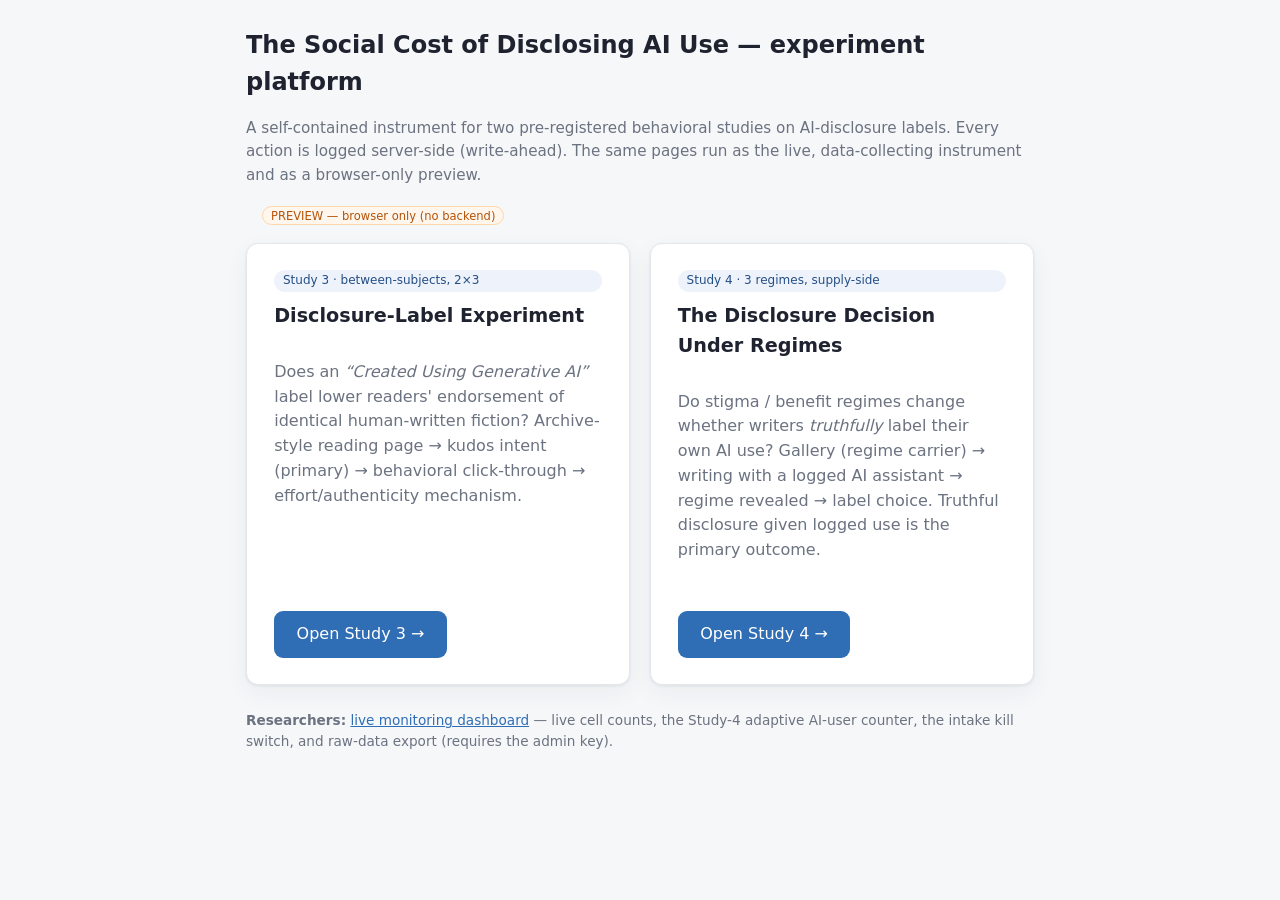
==== web/index.html @ 00bd0689 "Experiment platform (Studies 3 and 4) — anonymized artifact for double-blind review" ====
<!doctype html>
<html lang="en">
<head>
  <meta charset="utf-8">
  <meta name="viewport" content="width=device-width, initial-scale=1">
  <title>NHB Disclosure Experiments — platform</title>
  <link rel="stylesheet" href="shared/css/app.css">
  <style>
    .hero{max-width:820px;margin:3vh auto 1rem;padding:0 1rem}
    .studies{display:grid;grid-template-columns:1fr 1fr;gap:1.2rem;max-width:820px;margin:0 auto;padding:0 1rem}
    @media(max-width:680px){.studies{grid-template-columns:1fr}}
    .scard{display:block;text-decoration:none;color:inherit}
    .scard .card{height:100%;display:flex;flex-direction:column;transition:.15s,box-shadow .15s}
    .scard .card:hover{border-color:var(--accent);transform:translateY(-3px);box-shadow:0 10px 30px rgba(20,30,60,.12)}
    .scard .card p:last-child{margin-top:auto;margin-bottom:0;padding-top:.8rem}
    .scard h2{margin-top:.1rem}
    .stag{font-size:.75rem;color:var(--accent-d);background:#eef3fb;border-radius:999px;padding:.1rem .55rem;display:inline-block;margin-bottom:.5rem}
    .foot{max-width:820px;margin:1.6rem auto;padding:0 1rem;font-size:.85rem;color:var(--muted)}
    .modeline{max-width:820px;margin:.4rem auto 0;padding:0 1rem}
  </style>
</head>
<body>
  <div class="hero">
    <h1 style="margin-bottom:.3rem">The Social Cost of Disclosing AI Use — experiment platform</h1>
    <p class="lead">A self-contained instrument for two pre-registered behavioral studies on AI-disclosure
      labels. Every action is logged server-side (write-ahead). The same pages run as the live,
      data-collecting instrument and as a browser-only preview.</p>
    <div class="modeline"><span id="modeflag" class="modeflag">checking…</span>
      <span class="muted" id="ver" style="font-size:.8rem"></span></div>
  </div>

  <div class="studies">
    <a class="scard" href="study3/">
      <div class="card">
        <span class="stag">Study 3 · between-subjects, 2×3</span>
        <h2>Disclosure-Label Experiment</h2>
        <p class="muted">Does an <em>“Created Using Generative AI”</em> label lower readers' endorsement of
          identical human-written fiction? Archive-style reading page → kudos intent (primary) →
          behavioral click-through → effort/authenticity mechanism.</p>
        <p><span class="btn">Open Study 3 →</span></p>
      </div>
    </a>
    <a class="scard" href="study4/">
      <div class="card">
        <span class="stag">Study 4 · 3 regimes, supply-side</span>
        <h2>The Disclosure Decision Under Regimes</h2>
        <p class="muted">Do stigma / benefit regimes change whether writers <em>truthfully</em> label their
          own AI use? Gallery (regime carrier) → writing with a logged AI assistant → regime revealed →
          label choice. Truthful disclosure given logged use is the primary outcome.</p>
        <p><span class="btn">Open Study 4 →</span></p>
      </div>
    </a>
  </div>

  <div class="foot">
    <p><strong>Researchers:</strong> <a href="admin">live monitoring dashboard</a>
      — live cell counts, the Study-4 adaptive AI-user counter, the intake kill switch, and raw-data
      export (requires the admin key).</p>
  </div>

  <script>
    fetch('api/health').then(r => r.json()).then(h => {
      const f = document.getElementById('modeflag');
      f.textContent = 'LIVE — server logging'; f.className = 'modeflag server';
      document.getElementById('ver').textContent =
        ' platform ' + h.platform_version + ' · assistant: ' + (h.llm_model || h.llm_provider);
    }).catch(() => {
      const f = document.getElementById('modeflag');
      f.textContent = 'PREVIEW — browser only (no backend)'; f.className = 'modeflag preview';
    });
  </script>
</body>
</html>
---- web/shared/css/app.css ----
/* NHB disclosure-experiments platform — shared styles.
   Clean, calm, archive-neutral. No third-party CSS. */
:root{
  --ink:#1f2330; --muted:#6b7280; --line:#e5e7eb; --bg:#f6f7f9; --card:#ffffff;
  --accent:#2f6db5; --accent-d:#244e86; --ok:#157f3b; --warn:#b45309; --danger:#b91c1c;
  --maxw:760px; --radius:12px; --shadow:0 1px 3px rgba(20,30,60,.08),0 8px 24px rgba(20,30,60,.05);
  --serif:"Iowan Old Style",Georgia,"Times New Roman",serif;
  --sans:system-ui,-apple-system,"Segoe UI",Roboto,sans-serif;
}
*{box-sizing:border-box}
html,body{margin:0}
body{font-family:var(--sans);color:var(--ink);background:var(--bg);line-height:1.55;-webkit-font-smoothing:antialiased}
a{color:var(--accent)}

/* top progress + brand bar */
.topbar{position:sticky;top:0;z-index:20;background:#fff;border-bottom:1px solid var(--line)}
.topbar .inner{max-width:var(--maxw);margin:0 auto;display:flex;align-items:center;justify-content:space-between;padding:.55rem 1rem;font-size:.85rem;color:var(--muted)}
.topbar .brand{font-weight:600;color:var(--ink)}
.progress{height:4px;background:#eceef2}
.progress > i{display:block;height:100%;background:var(--accent);width:0;transition:width .35s ease}
.modeflag{font-size:.72rem;padding:.1rem .5rem;border-radius:999px;border:1px solid var(--line)}
.modeflag.preview{background:#fff7ed;color:var(--warn);border-color:#fed7aa}
.modeflag.server{background:#ecfdf5;color:var(--ok);border-color:#a7f3d0}

/* page shell */
.wrap{max-width:var(--maxw);margin:1.4rem auto 6rem;padding:0 1rem}
.card{background:var(--card);border:1px solid var(--line);border-radius:var(--radius);box-shadow:var(--shadow);padding:1.6rem 1.7rem;margin-bottom:1.2rem}
h1{font-size:1.5rem;margin:.2rem 0 1rem}
h2{font-size:1.2rem;margin:0 0 .8rem}
.lead{color:var(--muted);font-size:.95rem}
.page-title{font-size:1.25rem;margin:0 0 .3rem}
.page-sub{color:var(--muted);margin:0 0 1.3rem;font-size:.92rem}

/* reading / archive page */
.archive{font-family:var(--serif)}
.archive .work-head{border-bottom:1px solid var(--line);padding-bottom:.8rem;margin-bottom:1rem}
.archive .work-title{font-size:1.7rem;margin:0 0 .2rem}
.archive .byline{font-family:var(--sans);color:var(--muted);font-size:.9rem}
.tagrow{font-family:var(--sans);display:flex;flex-wrap:wrap;gap:.4rem;margin:.7rem 0}
.tag{font-size:.8rem;background:#eef3fb;color:var(--accent-d);border:1px solid #d7e3f5;border-radius:999px;padding:.15rem .6rem;text-decoration:none}
.tag.ai{background:#fdeaea;color:#9a2424;border-color:#f3c9c9;font-weight:600}
.story-body{font-size:1.08rem;line-height:1.75}
.story-body p{margin:0 0 1rem}

/* forms */
.block{margin:0 0 1.6rem}
.block-instr{font-size:.9rem;color:var(--muted);margin:0 0 .8rem}
.qitem{padding:.9rem 0;border-bottom:1px solid #f1f2f5}
.qitem:last-child{border-bottom:0}
.qtext{margin:0 0 .6rem;font-weight:500}
.qtext .req{color:var(--danger)}
.likert{display:flex;gap:.4rem}
.likert label{flex:1 1 0;min-width:0;text-align:center;border:1px solid var(--line);border-radius:10px;
  padding:.5rem .25rem;cursor:pointer;color:var(--muted);background:#fcfcfd;transition:.12s;
  display:flex;flex-direction:column;align-items:center;gap:.22rem}
.likert label:hover{border-color:var(--accent);background:#f4f8fd}
.likert input{position:absolute;opacity:0;width:1px;height:1px}
.likert label.sel{background:var(--accent);color:#fff;border-color:var(--accent);box-shadow:0 2px 8px rgba(47,109,181,.25)}
.likert .num{font-weight:700;font-size:1rem;line-height:1}
.likert label>span:not(.num){font-size:.72rem;line-height:1.15}
.likert label:has(input:focus-visible){outline:2px solid var(--accent);outline-offset:2px}
.scale-anchor{display:flex;justify-content:space-between;font-size:.75rem;color:var(--muted);margin-top:.4rem;padding:0 .15rem}
.choices label{display:flex;align-items:center;gap:.6rem;border:1px solid var(--line);border-radius:10px;padding:.65rem .85rem;margin:.45rem 0;cursor:pointer;transition:.12s}
.choices label:hover{border-color:var(--accent);background:#f8fbfe}
.choices label.sel{border-color:var(--accent);background:#f1f6fc;box-shadow:inset 0 0 0 1px var(--accent)}
.choices label:has(input:focus-visible){outline:2px solid var(--accent);outline-offset:2px}
.choices input{accent-color:var(--accent)}
textarea,input[type=text],input[type=number]{width:100%;padding:.65rem;border:1px solid var(--line);border-radius:8px;font:inherit;font-size:.95rem;transition:.12s}
textarea:focus,input[type=text]:focus,input[type=number]:focus{outline:none;border-color:var(--accent);box-shadow:0 0 0 3px rgba(47,109,181,.12)}
textarea{min-height:90px;resize:vertical}
.slider-wrap{display:flex;align-items:center;gap:1rem}
input[type=range]{flex:1;accent-color:var(--accent);height:6px}
.slider-val{font-weight:700;min-width:6rem;text-align:right;color:var(--accent-d)}
.slider-val.muted{color:var(--muted);font-weight:500;font-style:italic}

/* buttons */
.btn{display:inline-flex;align-items:center;gap:.4rem;background:var(--accent);color:#fff;border:0;border-radius:9px;padding:.7rem 1.4rem;font:inherit;font-size:1rem;cursor:pointer;transition:.12s}
.btn:hover{background:var(--accent-d)}
.btn:disabled{background:#c5cbd6;cursor:not-allowed;box-shadow:none}
.btn:focus-visible,.chip:focus-visible,.mini:focus-visible{outline:2px solid var(--accent-d);outline-offset:2px}
.btn.secondary{background:#fff;color:var(--ink);border:1px solid var(--line)}
.btn.secondary:hover{border-color:var(--accent)}
.btn.big{font-size:1.05rem;padding:.85rem 1.8rem}
.navrow{display:flex;justify-content:space-between;align-items:center;margin-top:1.4rem}
.dwell-note{font-size:.82rem;color:var(--muted)}

/* consent / debrief */
.legal{font-size:.92rem;max-height:none}
.legal h3{font-size:1rem;margin:1.1rem 0 .4rem}
.legal ul{margin:.3rem 0 .6rem;padding-left:1.2rem}
.accept{display:flex;gap:.6rem;align-items:flex-start;margin-top:1rem;padding:.8rem;background:#f8fafc;border:1px solid var(--line);border-radius:8px}
.accept input{margin-top:.25rem}

.notice{padding:.8rem 1rem;border-radius:8px;font-size:.9rem;margin:.8rem 0}
.notice.warn{background:#fff7ed;border:1px solid #fed7aa;color:#9a3412}
.notice.info{background:#eff6ff;border:1px solid #bfdbfe;color:#1e40af}

/* event inspector (preview / debug) */
#inspector{position:fixed;bottom:0;left:0;right:0;z-index:50;font-family:ui-monospace,monospace}
#inspector .tab{position:absolute;right:1rem;top:-30px;background:#14213d;color:#fff;border:0;border-radius:8px 8px 0 0;padding:.35rem .8rem;font-size:.78rem;cursor:pointer}
#inspector .panel{background:#0f1426;color:#cfe;max-height:0;overflow:auto;transition:max-height .25s ease}
#inspector.open .panel{max-height:42vh}
#inspector .panel .head{position:sticky;top:0;background:#0f1426;display:flex;justify-content:space-between;padding:.5rem .8rem;border-bottom:1px solid #29304a;color:#9fb}
#inspector .panel .head button{background:#23305a;color:#fff;border:0;border-radius:6px;padding:.25rem .6rem;font-size:.72rem;cursor:pointer;margin-left:.4rem}
#inspector .row{padding:.18rem .8rem;border-bottom:1px solid #161c33;font-size:.74rem;white-space:nowrap;overflow:hidden;text-overflow:ellipsis}
#inspector .row .t{color:#6cf}
#inspector .row .ty{color:#fd8}

.center{max-width:560px;margin:8vh auto;text-align:center;padding:0 1rem}
.center .big{font-size:1.4rem;margin-bottom:.6rem}
.code{font-family:ui-monospace,monospace;font-size:1.3rem;background:#f1f5f9;border:1px dashed var(--accent);border-radius:8px;padding:.6rem 1rem;display:inline-block;margin:.6rem 0}
.muted{color:var(--muted)}
.kbd{font-family:ui-monospace,monospace;background:#eef0f4;border:1px solid var(--line);border-radius:5px;padding:.05rem .35rem;font-size:.85em}
.err{color:var(--danger);font-size:.85rem;margin-top:.4rem}

/* ---------- Study 4: gallery ---------- */
.gwrap{display:grid;grid-template-columns:1fr 1fr;gap:1rem;margin:1rem 0}
@media(max-width:640px){.gwrap{grid-template-columns:1fr}}
.gpiece{border:1px solid var(--line);border-radius:10px;padding:.9rem 1rem;background:#fff;position:relative}
.gtitle{font-weight:600;font-family:var(--serif);font-size:1.05rem}
.gauthor{color:var(--muted);font-size:.82rem;margin:.1rem 0 .5rem}
.gbody{font-family:var(--serif);font-size:.92rem;line-height:1.5;color:#33384a;position:relative;max-height:7.5em;overflow:hidden}
.gbody.full{max-height:none}
.gbody:not(.full)::after{content:"";position:absolute;left:0;right:0;bottom:0;height:2.2em;background:linear-gradient(rgba(255,255,255,0),#fff)}
.gbody p{margin:0 0 .5rem}
.glikes{color:#b4476b;font-size:.82rem;margin-top:.5rem;font-weight:600}
.gtarget{border-color:var(--accent);box-shadow:0 0 0 1px rgba(47,109,181,.35)}
.rate-tag{display:inline-block;background:#eef3fb;color:var(--accent-d);border-radius:6px;font-size:.7rem;font-weight:700;padding:.12rem .5rem;margin-bottom:.45rem}
.ailabel{color:#9a2424;font-weight:600}
.gbadge-row{margin-bottom:.45rem}
.vbadge{display:inline-block;background:#e6f7ec;color:var(--ok);border:1px solid #a7f3d0;border-radius:999px;font-size:.68rem;padding:.14rem .55rem;font-weight:700;letter-spacing:.01em}
.showcase{border:1px solid #cfe6d6;background:#f4fbf6;border-radius:12px;padding:.8rem 1rem;margin:.8rem 0}
.showcase-h{color:var(--ok);font-weight:700;font-size:.9rem;margin-bottom:.4rem}

/* ---------- Study 4: editor + assistant ---------- */
.editor-grid{display:grid;grid-template-columns:1fr 320px;gap:1.1rem;margin-top:1rem}
@media(max-width:760px){.editor-grid{grid-template-columns:1fr}}
.editor-col textarea#draft{min-height:400px;font-family:var(--serif);font-size:1.05rem;line-height:1.7}
.ed-status{display:flex;justify-content:space-between;font-size:.8rem;color:var(--muted);margin-top:.4rem}
.assist{border:1px solid var(--line);border-radius:12px;background:#fbfcfe;display:flex;flex-direction:column;overflow:hidden;height:fit-content}
.assist-h{display:flex;justify-content:space-between;align-items:center;background:#eef3fb;padding:.55rem .8rem;font-weight:600;font-size:.9rem;color:var(--accent-d)}
.assist-body{padding:.7rem .8rem}
.assist-btns{display:flex;flex-direction:column;gap:.4rem;margin:.5rem 0}
.chip{text-align:left;background:#fff;border:1px solid var(--line);border-radius:8px;padding:.45rem .6rem;font:inherit;font-size:.85rem;cursor:pointer}
.chip:hover{border-color:var(--accent)}
.assist-ask{display:flex;gap:.35rem;margin:.4rem 0}
.assist-ask input{flex:1;font-size:.85rem;padding:.4rem}
.mini{background:var(--accent);color:#fff;border:0;border-radius:7px;padding:.35rem .6rem;font-size:.78rem;cursor:pointer}
.mini:hover{background:var(--accent-d)}
.aresp{border:1px solid #d9e6f6;background:#fff;border-radius:9px;padding:.55rem .65rem;margin:.5rem 0}
.atext{font-family:var(--serif);font-size:.92rem;line-height:1.5;margin-bottom:.45rem}
.aacts{display:flex;gap:.35rem}
.piece-preview{border:1px solid var(--line);border-radius:10px;margin:.4rem 0 1rem;overflow:hidden}
.pp-h{background:#f4f6f9;padding:.45rem .8rem;font-size:.82rem;color:var(--muted);font-weight:600}
.pp-body{padding:.8rem;font-family:var(--serif);font-size:1rem;line-height:1.6;max-height:240px;overflow:auto}
.spinner{width:34px;height:34px;border:4px solid #dfe5ef;border-top-color:var(--accent);border-radius:50%;margin:0 auto;animation:spin .8s linear infinite}
@keyframes spin{to{transform:rotate(360deg)}}
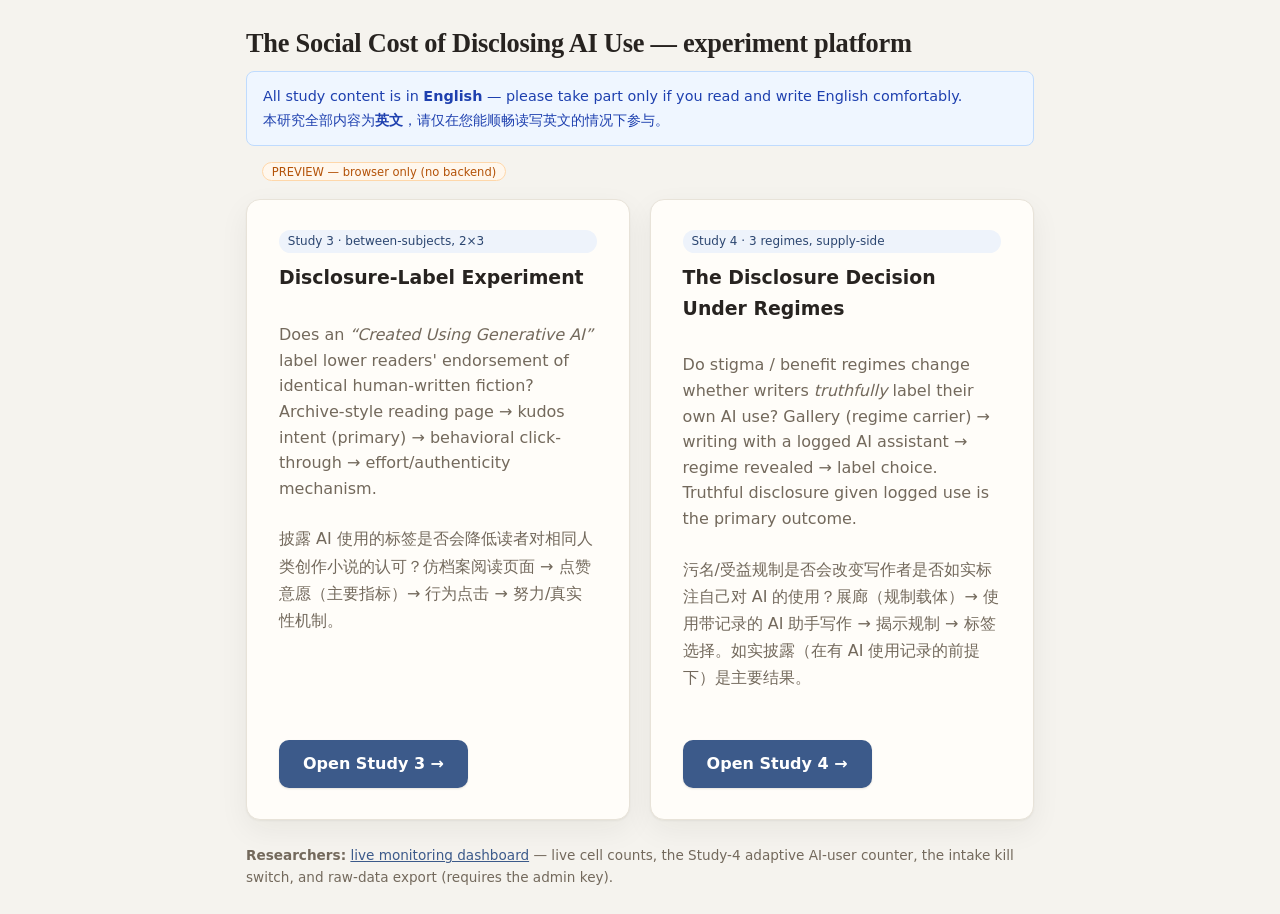
==== commit fdf2988c: "Invite-code access gate, no-store test code, bilingual descriptions - Invitation-code gate: server-m" ====
--- a/web/index.html
+++ b/web/index.html
@@ -22,9 +22,10 @@
 <body>
   <div class="hero">
     <h1 style="margin-bottom:.3rem">The Social Cost of Disclosing AI Use — experiment platform</h1>
-    <p class="lead">A self-contained instrument for two pre-registered behavioral studies on AI-disclosure
-      labels. Every action is logged server-side (write-ahead). The same pages run as the live,
-      data-collecting instrument and as a browser-only preview.</p>
+    <div class="notice info" style="margin:.7rem 0">
+      All study content is in <strong>English</strong> — please take part only if you read and write English comfortably.<br>
+      <span lang="zh">本研究全部内容为<strong>英文</strong>，请仅在您能顺畅读写英文的情况下参与。</span>
+    </div>
     <div class="modeline"><span id="modeflag" class="modeflag">checking…</span>
       <span class="muted" id="ver" style="font-size:.8rem"></span></div>
   </div>
@@ -37,6 +38,7 @@
         <p class="muted">Does an <em>“Created Using Generative AI”</em> label lower readers' endorsement of
           identical human-written fiction? Archive-style reading page → kudos intent (primary) →
           behavioral click-through → effort/authenticity mechanism.</p>
+        <p class="muted" lang="zh" style="margin-top:.5rem">披露 AI 使用的标签是否会降低读者对相同人类创作小说的认可？仿档案阅读页面 → 点赞意愿（主要指标）→ 行为点击 → 努力/真实性机制。</p>
         <p><span class="btn">Open Study 3 →</span></p>
       </div>
     </a>
@@ -47,6 +49,7 @@
         <p class="muted">Do stigma / benefit regimes change whether writers <em>truthfully</em> label their
           own AI use? Gallery (regime carrier) → writing with a logged AI assistant → regime revealed →
           label choice. Truthful disclosure given logged use is the primary outcome.</p>
+        <p class="muted" lang="zh" style="margin-top:.5rem">污名/受益规制是否会改变写作者是否如实标注自己对 AI 的使用？展廊（规制载体）→ 使用带记录的 AI 助手写作 → 揭示规制 → 标签选择。如实披露（在有 AI 使用记录的前提下）是主要结果。</p>
         <p><span class="btn">Open Study 4 →</span></p>
       </div>
     </a>
--- a/web/shared/css/app.css
+++ b/web/shared/css/app.css
@@ -1,46 +1,57 @@
 /* NHB disclosure-experiments platform — shared styles.
    Clean, calm, archive-neutral. No third-party CSS. */
 :root{
-  --ink:#1f2330; --muted:#6b7280; --line:#e5e7eb; --bg:#f6f7f9; --card:#ffffff;
-  --accent:#2f6db5; --accent-d:#244e86; --ok:#157f3b; --warn:#b45309; --danger:#b91c1c;
-  --maxw:760px; --radius:12px; --shadow:0 1px 3px rgba(20,30,60,.08),0 8px 24px rgba(20,30,60,.05);
-  --serif:"Iowan Old Style",Georgia,"Times New Roman",serif;
-  --sans:system-ui,-apple-system,"Segoe UI",Roboto,sans-serif;
+  --ink:#272320; --muted:#73695c; --line:#e8e3d9; --bg:#f5f3ee; --card:#fffdf9;
+  --accent:#3c5a8a; --accent-d:#2c4670; --accent-soft:#eef2f8;
+  --ok:#2f7d4f; --warn:#b45309; --danger:#b3261e;
+  --maxw:760px; --radius:14px;
+  --shadow:0 1px 2px rgba(40,32,24,.05),0 10px 30px rgba(40,32,24,.06);
+  --shadow-lg:0 4px 12px rgba(40,32,24,.08),0 24px 60px rgba(40,32,24,.10);
+  --serif:"Iowan Old Style","Palatino Linotype",Georgia,"Times New Roman",serif;
+  --sans:system-ui,-apple-system,"Segoe UI",Roboto,Helvetica,sans-serif;
 }
 *{box-sizing:border-box}
 html,body{margin:0}
-body{font-family:var(--sans);color:var(--ink);background:var(--bg);line-height:1.55;-webkit-font-smoothing:antialiased}
+body{font-family:var(--sans);color:var(--ink);background:var(--bg);line-height:1.6;-webkit-font-smoothing:antialiased;text-rendering:optimizeLegibility}
 a{color:var(--accent)}
+::selection{background:rgba(60,90,138,.16)}
 
 /* top progress + brand bar */
-.topbar{position:sticky;top:0;z-index:20;background:#fff;border-bottom:1px solid var(--line)}
-.topbar .inner{max-width:var(--maxw);margin:0 auto;display:flex;align-items:center;justify-content:space-between;padding:.55rem 1rem;font-size:.85rem;color:var(--muted)}
-.topbar .brand{font-weight:600;color:var(--ink)}
-.progress{height:4px;background:#eceef2}
-.progress > i{display:block;height:100%;background:var(--accent);width:0;transition:width .35s ease}
-.modeflag{font-size:.72rem;padding:.1rem .5rem;border-radius:999px;border:1px solid var(--line)}
+.topbar{position:sticky;top:0;z-index:20;background:rgba(255,253,249,.82);backdrop-filter:saturate(140%) blur(8px);-webkit-backdrop-filter:saturate(140%) blur(8px);border-bottom:1px solid var(--line)}
+.topbar .inner{max-width:var(--maxw);margin:0 auto;display:flex;align-items:center;justify-content:space-between;padding:.6rem 1rem;font-size:.85rem;color:var(--muted)}
+.topbar .brand{font-weight:600;color:var(--ink);font-family:var(--serif);font-size:1.02rem;letter-spacing:.01em;display:flex;align-items:center;gap:.5rem}
+.topbar .brand::before{content:"";width:9px;height:9px;border-radius:50%;background:var(--accent);box-shadow:0 0 0 3px rgba(60,90,138,.16)}
+.step-label{font-size:.76rem;color:var(--muted);font-variant-numeric:tabular-nums;letter-spacing:.02em}
+.progress{height:5px;background:#ece8df}
+.progress > i{display:block;height:100%;background:linear-gradient(90deg,var(--accent),#6480ab);width:0;transition:width .45s cubic-bezier(.4,0,.2,1)}
+.modeflag{font-size:.72rem;padding:.12rem .55rem;border-radius:999px;border:1px solid var(--line)}
 .modeflag.preview{background:#fff7ed;color:var(--warn);border-color:#fed7aa}
 .modeflag.server{background:#ecfdf5;color:var(--ok);border-color:#a7f3d0}
 
 /* page shell */
-.wrap{max-width:var(--maxw);margin:1.4rem auto 6rem;padding:0 1rem}
-.card{background:var(--card);border:1px solid var(--line);border-radius:var(--radius);box-shadow:var(--shadow);padding:1.6rem 1.7rem;margin-bottom:1.2rem}
-h1{font-size:1.5rem;margin:.2rem 0 1rem}
-h2{font-size:1.2rem;margin:0 0 .8rem}
-.lead{color:var(--muted);font-size:.95rem}
-.page-title{font-size:1.25rem;margin:0 0 .3rem}
-.page-sub{color:var(--muted);margin:0 0 1.3rem;font-size:.92rem}
+.wrap{max-width:var(--maxw);margin:1.7rem auto 6rem;padding:0 1rem}
+.card{background:var(--card);border:1px solid var(--line);border-radius:var(--radius);box-shadow:var(--shadow);padding:1.9rem 2rem;margin-bottom:1.2rem}
+@media(max-width:560px){.card{padding:1.3rem 1.2rem}}
+@keyframes pageIn{from{opacity:0;transform:translateY(10px)}to{opacity:1;transform:none}}
+.page-anim{animation:pageIn .32s cubic-bezier(.4,0,.2,1)}
+h1{font-family:var(--serif);font-size:1.65rem;margin:.1rem 0 1rem;letter-spacing:-.01em;line-height:1.25}
+h2{font-size:1.18rem;margin:0 0 .85rem;font-weight:650}
+.lead{color:var(--muted);font-size:.97rem}
+.page-title{font-family:var(--serif);font-size:1.55rem;margin:0 0 .35rem;letter-spacing:-.01em;line-height:1.25}
+.page-sub{color:var(--muted);margin:0 0 1.4rem;font-size:.95rem}
 
 /* reading / archive page */
 .archive{font-family:var(--serif)}
-.archive .work-head{border-bottom:1px solid var(--line);padding-bottom:.8rem;margin-bottom:1rem}
-.archive .work-title{font-size:1.7rem;margin:0 0 .2rem}
+.archive .work-head{border-bottom:1px solid var(--line);padding-bottom:1rem;margin-bottom:1.2rem}
+.archive .work-title{font-size:1.95rem;margin:0 0 .25rem;line-height:1.2;letter-spacing:-.01em}
 .archive .byline{font-family:var(--sans);color:var(--muted);font-size:.9rem}
-.tagrow{font-family:var(--sans);display:flex;flex-wrap:wrap;gap:.4rem;margin:.7rem 0}
-.tag{font-size:.8rem;background:#eef3fb;color:var(--accent-d);border:1px solid #d7e3f5;border-radius:999px;padding:.15rem .6rem;text-decoration:none}
-.tag.ai{background:#fdeaea;color:#9a2424;border-color:#f3c9c9;font-weight:600}
-.story-body{font-size:1.08rem;line-height:1.75}
-.story-body p{margin:0 0 1rem}
+.tagrow{font-family:var(--sans);display:flex;flex-wrap:wrap;gap:.4rem;margin:.8rem 0 0}
+.tag{font-size:.78rem;background:#eef2f8;color:var(--accent-d);border:1px solid #dde4ef;border-radius:7px;padding:.18rem .55rem;text-decoration:none;transition:.12s}
+.tag:hover{background:#e3eaf5}
+.tag.ai{background:#fbeae8;color:#9a2424;border-color:#f0cdc9;font-weight:600}
+.story-body{font-size:1.12rem;line-height:1.8;color:#34302a}
+.story-body p{margin:0 0 1.05rem}
+.story-body>p:first-of-type::first-letter{font-family:var(--serif);font-size:3.1rem;line-height:.8;float:left;padding:.04em .14em 0 0;color:var(--accent)}
 
 /* forms */
 .block{margin:0 0 1.6rem}
@@ -55,7 +66,7 @@
   display:flex;flex-direction:column;align-items:center;gap:.22rem}
 .likert label:hover{border-color:var(--accent);background:#f4f8fd}
 .likert input{position:absolute;opacity:0;width:1px;height:1px}
-.likert label.sel{background:var(--accent);color:#fff;border-color:var(--accent);box-shadow:0 2px 8px rgba(47,109,181,.25)}
+.likert label.sel{background:var(--accent);color:#fff;border-color:var(--accent);box-shadow:0 2px 8px rgba(60,90,138,.25)}
 .likert .num{font-weight:700;font-size:1rem;line-height:1}
 .likert label>span:not(.num){font-size:.72rem;line-height:1.15}
 .likert label:has(input:focus-visible){outline:2px solid var(--accent);outline-offset:2px}
@@ -66,7 +77,7 @@
 .choices label:has(input:focus-visible){outline:2px solid var(--accent);outline-offset:2px}
 .choices input{accent-color:var(--accent)}
 textarea,input[type=text],input[type=number]{width:100%;padding:.65rem;border:1px solid var(--line);border-radius:8px;font:inherit;font-size:.95rem;transition:.12s}
-textarea:focus,input[type=text]:focus,input[type=number]:focus{outline:none;border-color:var(--accent);box-shadow:0 0 0 3px rgba(47,109,181,.12)}
+textarea:focus,input[type=text]:focus,input[type=number]:focus{outline:none;border-color:var(--accent);box-shadow:0 0 0 3px rgba(60,90,138,.12)}
 textarea{min-height:90px;resize:vertical}
 .slider-wrap{display:flex;align-items:center;gap:1rem}
 input[type=range]{flex:1;accent-color:var(--accent);height:6px}
@@ -74,13 +85,14 @@
 .slider-val.muted{color:var(--muted);font-weight:500;font-style:italic}
 
 /* buttons */
-.btn{display:inline-flex;align-items:center;gap:.4rem;background:var(--accent);color:#fff;border:0;border-radius:9px;padding:.7rem 1.4rem;font:inherit;font-size:1rem;cursor:pointer;transition:.12s}
-.btn:hover{background:var(--accent-d)}
-.btn:disabled{background:#c5cbd6;cursor:not-allowed;box-shadow:none}
+.btn{display:inline-flex;align-items:center;gap:.45rem;background:var(--accent);color:#fff;border:0;border-radius:10px;padding:.72rem 1.5rem;font:inherit;font-size:1rem;font-weight:550;cursor:pointer;transition:transform .12s ease,background .15s,box-shadow .15s;box-shadow:0 1px 2px rgba(40,32,24,.12)}
+.btn:hover{background:var(--accent-d);transform:translateY(-1px);box-shadow:0 5px 16px rgba(60,90,138,.28)}
+.btn:active{transform:translateY(0)}
+.btn:disabled{background:#cfc9bd;color:#fbfaf7;cursor:not-allowed;box-shadow:none;transform:none}
 .btn:focus-visible,.chip:focus-visible,.mini:focus-visible{outline:2px solid var(--accent-d);outline-offset:2px}
-.btn.secondary{background:#fff;color:var(--ink);border:1px solid var(--line)}
-.btn.secondary:hover{border-color:var(--accent)}
-.btn.big{font-size:1.05rem;padding:.85rem 1.8rem}
+.btn.secondary{background:var(--card);color:var(--ink);border:1px solid var(--line);box-shadow:none}
+.btn.secondary:hover{border-color:var(--accent);background:#fff;box-shadow:0 2px 8px rgba(40,32,24,.06)}
+.btn.big{font-size:1.05rem;padding:.9rem 1.9rem}
 .navrow{display:flex;justify-content:space-between;align-items:center;margin-top:1.4rem}
 .dwell-note{font-size:.82rem;color:var(--muted)}
 
@@ -95,6 +107,12 @@
 .notice.warn{background:#fff7ed;border:1px solid #fed7aa;color:#9a3412}
 .notice.info{background:#eff6ff;border:1px solid #bfdbfe;color:#1e40af}
 
+/* invitation gate + test banner */
+.gate-label{display:block;font-weight:600;margin-top:1.1rem;font-size:.95rem}
+.gate input#inviteInput{margin-top:.5rem;max-width:360px;font-size:1.05rem;letter-spacing:.05em}
+.modeflag.test{background:#fef3c7;color:#92400e;border-color:#fde68a;font-weight:700}
+[lang=zh]{line-height:1.7}
+
 /* event inspector (preview / debug) */
 #inspector{position:fixed;bottom:0;left:0;right:0;z-index:50;font-family:ui-monospace,monospace}
 #inspector .tab{position:absolute;right:1rem;top:-30px;background:#14213d;color:#fff;border:0;border-radius:8px 8px 0 0;padding:.35rem .8rem;font-size:.78rem;cursor:pointer}
@@ -106,9 +124,11 @@
 #inspector .row .t{color:#6cf}
 #inspector .row .ty{color:#fd8}
 
-.center{max-width:560px;margin:8vh auto;text-align:center;padding:0 1rem}
-.center .big{font-size:1.4rem;margin-bottom:.6rem}
-.code{font-family:ui-monospace,monospace;font-size:1.3rem;background:#f1f5f9;border:1px dashed var(--accent);border-radius:8px;padding:.6rem 1rem;display:inline-block;margin:.6rem 0}
+.center{max-width:560px;margin:9vh auto;text-align:center;padding:0 1rem}
+.center .big{font-size:1.55rem;margin-bottom:.7rem;font-family:var(--serif)}
+.check-circle{width:64px;height:64px;border-radius:50%;background:var(--ok);color:#fff;display:flex;align-items:center;justify-content:center;font-size:2rem;margin:0 auto 1.1rem;box-shadow:0 10px 26px rgba(47,125,79,.32);animation:pop .45s cubic-bezier(.2,1.4,.4,1)}
+@keyframes pop{from{transform:scale(.6);opacity:0}to{transform:scale(1);opacity:1}}
+.code{font-family:ui-monospace,monospace;font-size:1.3rem;background:var(--accent-soft);border:1px dashed var(--accent);color:var(--accent-d);border-radius:10px;padding:.6rem 1.1rem;display:inline-block;margin:.6rem 0;letter-spacing:.04em}
 .muted{color:var(--muted)}
 .kbd{font-family:ui-monospace,monospace;background:#eef0f4;border:1px solid var(--line);border-radius:5px;padding:.05rem .35rem;font-size:.85em}
 .err{color:var(--danger);font-size:.85rem;margin-top:.4rem}
@@ -116,15 +136,16 @@
 /* ---------- Study 4: gallery ---------- */
 .gwrap{display:grid;grid-template-columns:1fr 1fr;gap:1rem;margin:1rem 0}
 @media(max-width:640px){.gwrap{grid-template-columns:1fr}}
-.gpiece{border:1px solid var(--line);border-radius:10px;padding:.9rem 1rem;background:#fff;position:relative}
+.gpiece{border:1px solid var(--line);border-radius:12px;padding:1rem 1.1rem;background:var(--card);position:relative;transition:transform .15s,box-shadow .15s}
+.gpiece:hover{transform:translateY(-2px);box-shadow:var(--shadow)}
 .gtitle{font-weight:600;font-family:var(--serif);font-size:1.05rem}
 .gauthor{color:var(--muted);font-size:.82rem;margin:.1rem 0 .5rem}
 .gbody{font-family:var(--serif);font-size:.92rem;line-height:1.5;color:#33384a;position:relative;max-height:7.5em;overflow:hidden}
 .gbody.full{max-height:none}
 .gbody:not(.full)::after{content:"";position:absolute;left:0;right:0;bottom:0;height:2.2em;background:linear-gradient(rgba(255,255,255,0),#fff)}
 .gbody p{margin:0 0 .5rem}
-.glikes{color:#b4476b;font-size:.82rem;margin-top:.5rem;font-weight:600}
-.gtarget{border-color:var(--accent);box-shadow:0 0 0 1px rgba(47,109,181,.35)}
+.glikes{color:#c2557a;font-size:.83rem;margin-top:.6rem;font-weight:600}
+.gtarget{border-color:var(--accent);box-shadow:0 0 0 1px rgba(60,90,138,.35)}
 .rate-tag{display:inline-block;background:#eef3fb;color:var(--accent-d);border-radius:6px;font-size:.7rem;font-weight:700;padding:.12rem .5rem;margin-bottom:.45rem}
 .ailabel{color:#9a2424;font-weight:600}
 .gbadge-row{margin-bottom:.45rem}
@@ -141,8 +162,8 @@
 .assist-h{display:flex;justify-content:space-between;align-items:center;background:#eef3fb;padding:.55rem .8rem;font-weight:600;font-size:.9rem;color:var(--accent-d)}
 .assist-body{padding:.7rem .8rem}
 .assist-btns{display:flex;flex-direction:column;gap:.4rem;margin:.5rem 0}
-.chip{text-align:left;background:#fff;border:1px solid var(--line);border-radius:8px;padding:.45rem .6rem;font:inherit;font-size:.85rem;cursor:pointer}
-.chip:hover{border-color:var(--accent)}
+.chip{text-align:left;background:#fff;border:1px solid var(--line);border-radius:8px;padding:.5rem .65rem;font:inherit;font-size:.85rem;cursor:pointer;transition:.12s}
+.chip:hover{border-color:var(--accent);background:var(--accent-soft)}
 .assist-ask{display:flex;gap:.35rem;margin:.4rem 0}
 .assist-ask input{flex:1;font-size:.85rem;padding:.4rem}
 .mini{background:var(--accent);color:#fff;border:0;border-radius:7px;padding:.35rem .6rem;font-size:.78rem;cursor:pointer}
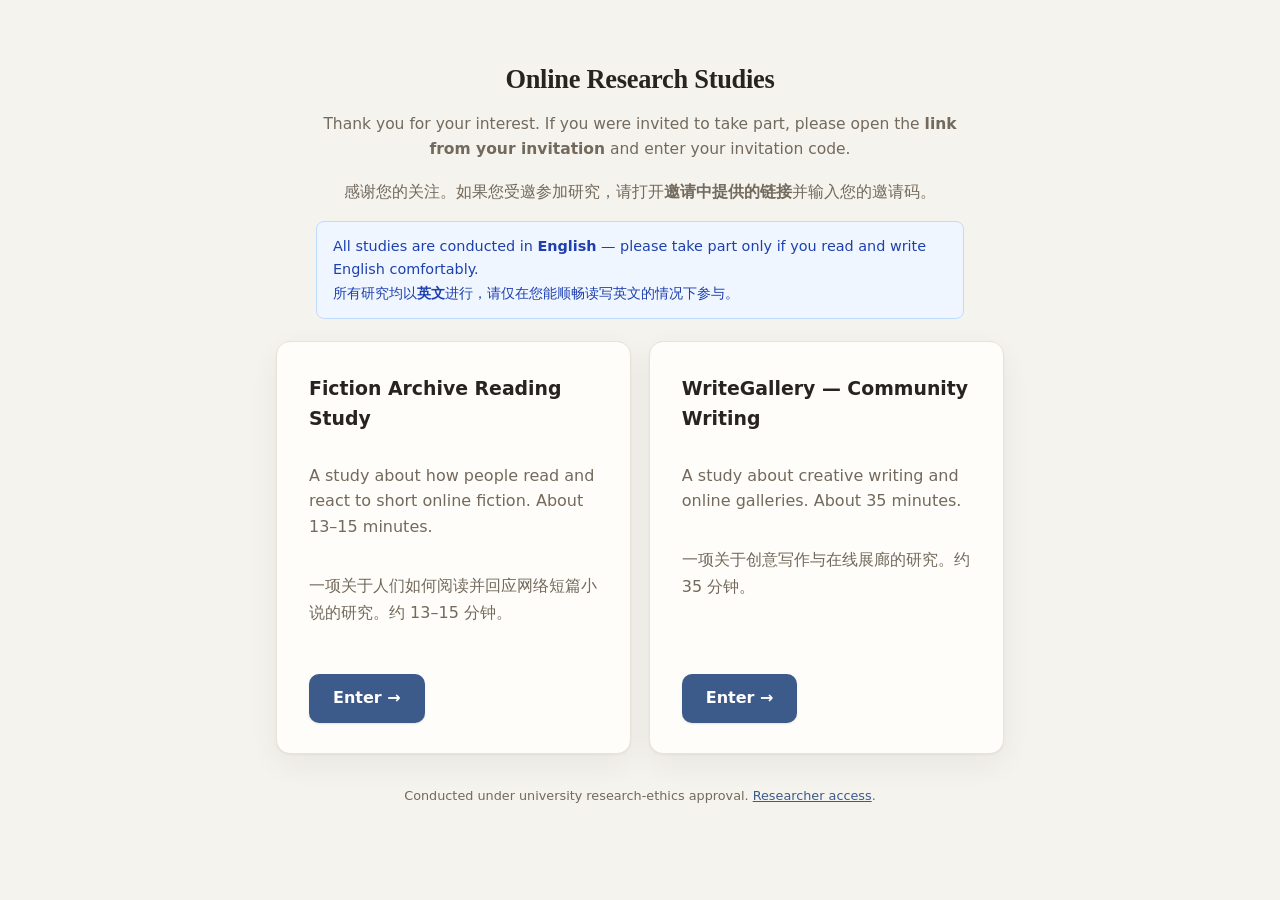
==== commit b3ff4e87: "Make landing page cover-story-safe (protect deception) The root / landing previously showed the real" ====
--- a/web/index.html
+++ b/web/index.html
@@ -3,74 +3,53 @@
 <head>
   <meta charset="utf-8">
   <meta name="viewport" content="width=device-width, initial-scale=1">
-  <title>NHB Disclosure Experiments — platform</title>
+  <title>Online Research Studies</title>
   <link rel="stylesheet" href="shared/css/app.css">
   <style>
-    .hero{max-width:820px;margin:3vh auto 1rem;padding:0 1rem}
-    .studies{display:grid;grid-template-columns:1fr 1fr;gap:1.2rem;max-width:820px;margin:0 auto;padding:0 1rem}
-    @media(max-width:680px){.studies{grid-template-columns:1fr}}
+    .hero{max-width:680px;margin:7vh auto 1.4rem;padding:0 1rem;text-align:center}
+    .studies{display:grid;grid-template-columns:1fr 1fr;gap:1.1rem;max-width:760px;margin:0 auto;padding:0 1rem}
+    @media(max-width:640px){.studies{grid-template-columns:1fr}}
     .scard{display:block;text-decoration:none;color:inherit}
     .scard .card{height:100%;display:flex;flex-direction:column;transition:.15s,box-shadow .15s}
-    .scard .card:hover{border-color:var(--accent);transform:translateY(-3px);box-shadow:0 10px 30px rgba(20,30,60,.12)}
+    .scard .card:hover{border-color:var(--accent);transform:translateY(-3px);box-shadow:var(--shadow)}
     .scard .card p:last-child{margin-top:auto;margin-bottom:0;padding-top:.8rem}
-    .scard h2{margin-top:.1rem}
-    .stag{font-size:.75rem;color:var(--accent-d);background:#eef3fb;border-radius:999px;padding:.1rem .55rem;display:inline-block;margin-bottom:.5rem}
-    .foot{max-width:820px;margin:1.6rem auto;padding:0 1rem;font-size:.85rem;color:var(--muted)}
-    .modeline{max-width:820px;margin:.4rem auto 0;padding:0 1rem}
+    .foot{max-width:760px;margin:2rem auto;padding:0 1rem;font-size:.8rem;color:var(--muted);text-align:center}
   </style>
 </head>
 <body>
   <div class="hero">
-    <h1 style="margin-bottom:.3rem">The Social Cost of Disclosing AI Use — experiment platform</h1>
-    <div class="notice info" style="margin:.7rem 0">
-      All study content is in <strong>English</strong> — please take part only if you read and write English comfortably.<br>
-      <span lang="zh">本研究全部内容为<strong>英文</strong>，请仅在您能顺畅读写英文的情况下参与。</span>
+    <h1>Online Research Studies</h1>
+    <p class="lead">Thank you for your interest. If you were invited to take part, please open the
+      <strong>link from your invitation</strong> and enter your invitation code.</p>
+    <p class="muted" lang="zh">感谢您的关注。如果您受邀参加研究，请打开<strong>邀请中提供的链接</strong>并输入您的邀请码。</p>
+    <div class="notice info" style="text-align:left;margin-top:1rem">
+      All studies are conducted in <strong>English</strong> — please take part only if you read and write
+      English comfortably.<br>
+      <span lang="zh">所有研究均以<strong>英文</strong>进行，请仅在您能顺畅读写英文的情况下参与。</span>
     </div>
-    <div class="modeline"><span id="modeflag" class="modeflag">checking…</span>
-      <span class="muted" id="ver" style="font-size:.8rem"></span></div>
   </div>
 
   <div class="studies">
     <a class="scard" href="study3/">
       <div class="card">
-        <span class="stag">Study 3 · between-subjects, 2×3</span>
-        <h2>Disclosure-Label Experiment</h2>
-        <p class="muted">Does an <em>“Created Using Generative AI”</em> label lower readers' endorsement of
-          identical human-written fiction? Archive-style reading page → kudos intent (primary) →
-          behavioral click-through → effort/authenticity mechanism.</p>
-        <p class="muted" lang="zh" style="margin-top:.5rem">披露 AI 使用的标签是否会降低读者对相同人类创作小说的认可？仿档案阅读页面 → 点赞意愿（主要指标）→ 行为点击 → 努力/真实性机制。</p>
-        <p><span class="btn">Open Study 3 →</span></p>
+        <h2>Fiction Archive Reading Study</h2>
+        <p class="muted">A study about how people read and react to short online fiction. About 13–15 minutes.</p>
+        <p class="muted" lang="zh">一项关于人们如何阅读并回应网络短篇小说的研究。约 13–15 分钟。</p>
+        <p><span class="btn">Enter →</span></p>
       </div>
     </a>
     <a class="scard" href="study4/">
       <div class="card">
-        <span class="stag">Study 4 · 3 regimes, supply-side</span>
-        <h2>The Disclosure Decision Under Regimes</h2>
-        <p class="muted">Do stigma / benefit regimes change whether writers <em>truthfully</em> label their
-          own AI use? Gallery (regime carrier) → writing with a logged AI assistant → regime revealed →
-          label choice. Truthful disclosure given logged use is the primary outcome.</p>
-        <p class="muted" lang="zh" style="margin-top:.5rem">污名/受益规制是否会改变写作者是否如实标注自己对 AI 的使用？展廊（规制载体）→ 使用带记录的 AI 助手写作 → 揭示规制 → 标签选择。如实披露（在有 AI 使用记录的前提下）是主要结果。</p>
-        <p><span class="btn">Open Study 4 →</span></p>
+        <h2>WriteGallery — Community Writing</h2>
+        <p class="muted">A study about creative writing and online galleries. About 35 minutes.</p>
+        <p class="muted" lang="zh">一项关于创意写作与在线展廊的研究。约 35 分钟。</p>
+        <p><span class="btn">Enter →</span></p>
       </div>
     </a>
   </div>
 
   <div class="foot">
-    <p><strong>Researchers:</strong> <a href="admin">live monitoring dashboard</a>
-      — live cell counts, the Study-4 adaptive AI-user counter, the intake kill switch, and raw-data
-      export (requires the admin key).</p>
+    <p>Conducted under university research-ethics approval. <a href="admin">Researcher access</a>.</p>
   </div>
-
-  <script>
-    fetch('api/health').then(r => r.json()).then(h => {
-      const f = document.getElementById('modeflag');
-      f.textContent = 'LIVE — server logging'; f.className = 'modeflag server';
-      document.getElementById('ver').textContent =
-        ' platform ' + h.platform_version + ' · assistant: ' + (h.llm_model || h.llm_provider);
-    }).catch(() => {
-      const f = document.getElementById('modeflag');
-      f.textContent = 'PREVIEW — browser only (no backend)'; f.className = 'modeflag preview';
-    });
-  </script>
 </body>
 </html>
